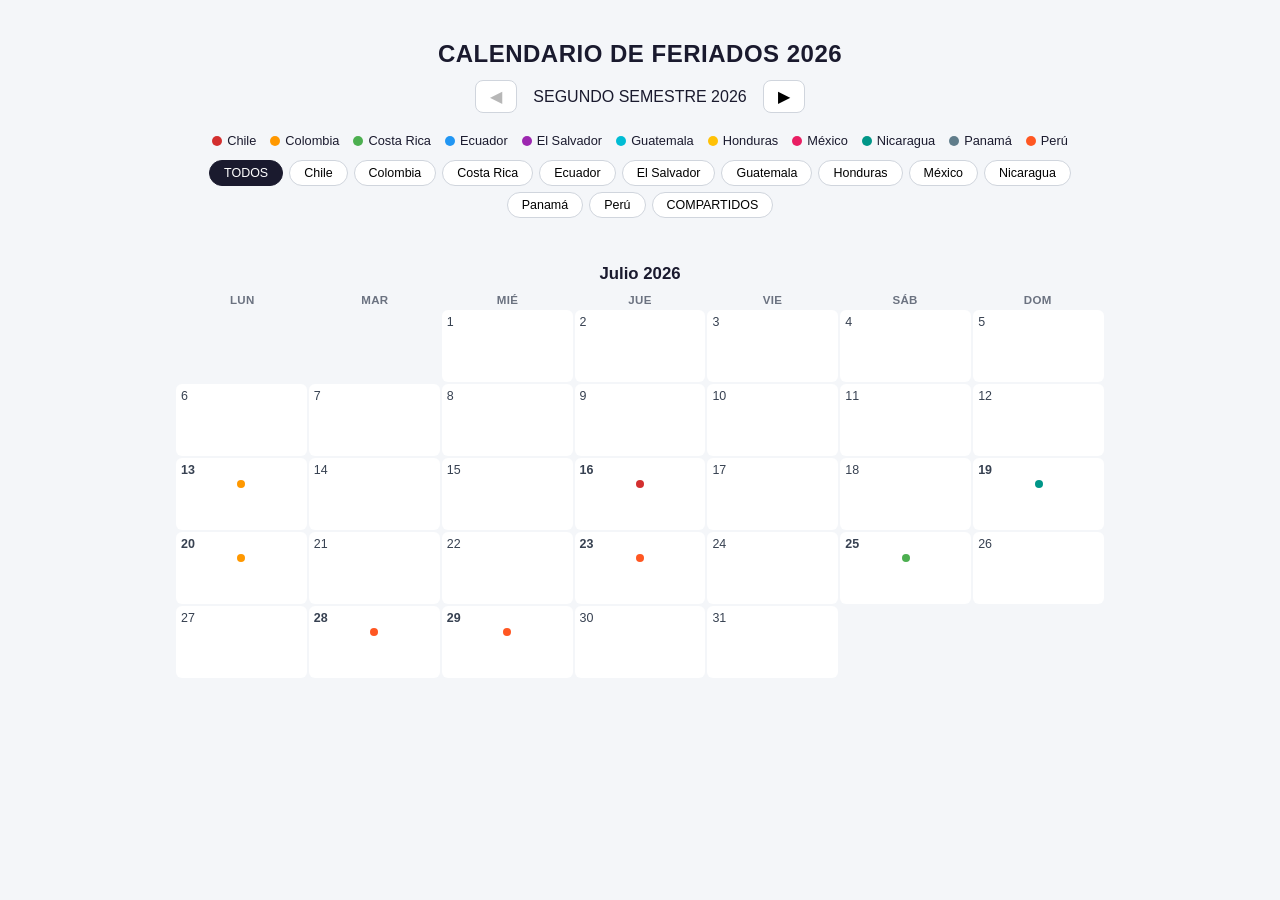
==== index.html @ 071f39d7 "feat: calendario de feriados 2026 para 11 países latinoamericanos" ====
<!DOCTYPE html>
<html lang="es">
<head>
    <meta charset="UTF-8">
    <meta name="viewport" content="width=device-width, initial-scale=1.0">
    <title>Calendario de Feriados 2026</title>
    <link rel="stylesheet" href="css/styles.css">
</head>
<body>
    <div class="container">
        <header>
            <h1>CALENDARIO DE FERIADOS 2026</h1>
            <div class="nav-periodo">
                <button id="prev-btn">&#9664;</button>
                <span id="periodo-label">SEGUNDO SEMESTRE 2026</span>
                <button id="next-btn">&#9654;</button>
            </div>
            <div id="leyenda" class="leyenda"></div>
            <div id="filtros" class="filtros"></div>
        </header>
        <main class="calendario">
            <div id="mes-header" class="mes-header"></div>
            <div class="dias-semana">
                <span>LUN</span><span>MAR</span><span>MIÉ</span><span>JUE</span><span>VIE</span><span>SÁB</span><span>DOM</span>
            </div>
            <div id="dias-grid" class="dias-grid"></div>
        </main>
    </div>
    <script src="js/holidays.js"></script>
    <script src="js/app.js"></script>
</body>
</html>
---- css/styles.css ----
* {
    margin: 0;
    padding: 0;
    box-sizing: border-box;
}

body {
    font-family: -apple-system, BlinkMacSystemFont, "Segoe UI", Roboto, sans-serif;
    background: #f4f6f9;
    color: #1a1a2e;
    min-height: 100vh;
}

.container {
    max-width: 960px;
    margin: 0 auto;
    padding: 16px;
}

header {
    text-align: center;
    padding: 24px 0 16px;
}

header h1 {
    font-size: 1.5rem;
    font-weight: 700;
    letter-spacing: 0.5px;
    color: #1a1a2e;
}

.nav-periodo {
    display: flex;
    align-items: center;
    justify-content: center;
    gap: 16px;
    margin: 12px 0;
}

.nav-periodo button {
    background: #fff;
    border: 1px solid #d0d5dd;
    border-radius: 8px;
    padding: 6px 14px;
    font-size: 1rem;
    cursor: pointer;
    transition: background 0.15s;
}

.nav-periodo button:hover {
    background: #e8eaed;
}

.leyenda {
    display: flex;
    flex-wrap: wrap;
    justify-content: center;
    gap: 6px 14px;
    padding: 8px 0 4px;
    font-size: 0.8rem;
}

.leyenda-item {
    display: inline-flex;
    align-items: center;
    gap: 5px;
}

.leyenda-dot {
    width: 10px;
    height: 10px;
    border-radius: 50%;
    display: inline-block;
}

.filtros {
    display: flex;
    flex-wrap: wrap;
    justify-content: center;
    gap: 6px;
    padding: 8px 0;
}

.filtro-btn {
    border: 1px solid #d0d5dd;
    background: #fff;
    border-radius: 20px;
    padding: 5px 14px;
    font-size: 0.78rem;
    cursor: pointer;
    transition: all 0.15s;
    white-space: nowrap;
}

.filtro-btn:hover {
    background: #e8eaed;
}

.filtro-btn.active {
    background: #1a1a2e;
    color: #fff;
    border-color: #1a1a2e;
}

.calendario {
    margin-top: 12px;
}

.mes-header {
    text-align: center;
    font-size: 1.05rem;
    font-weight: 600;
    padding: 10px 0 6px;
    color: #1a1a2e;
}

.dias-semana {
    display: grid;
    grid-template-columns: repeat(7, 1fr);
    text-align: center;
    font-size: 0.72rem;
    font-weight: 600;
    color: #6b7280;
    text-transform: uppercase;
    letter-spacing: 0.3px;
    padding: 4px 0;
}

.dias-grid {
    display: grid;
    grid-template-columns: repeat(7, 1fr);
    gap: 2px;
}

.dia {
    background: #fff;
    border-radius: 6px;
    min-height: 72px;
    padding: 4px;
    display: flex;
    flex-direction: column;
    align-items: center;
    border: 1px solid transparent;
    transition: border-color 0.1s;
    cursor: default;
    position: relative;
}

.dia:hover {
    border-color: #cbd5e1;
}

.dia.vacio {
    background: transparent;
    min-height: 0;
}

.dia-numero {
    font-size: 0.78rem;
    font-weight: 500;
    color: #374151;
    align-self: flex-start;
}

.dia-otro-mes .dia-numero {
    color: #b0b7c3;
}

.indicadores {
    display: flex;
    flex-wrap: wrap;
    justify-content: center;
    gap: 2px;
    margin-top: 3px;
}

.indicador {
    width: 8px;
    height: 8px;
    border-radius: 50%;
    display: inline-block;
    cursor: help;
}

.dia.tiene-feriado {
    cursor: pointer;
}

.dia.tiene-feriado .dia-numero {
    font-weight: 700;
}

.tooltip {
    display: none;
    position: absolute;
    z-index: 10;
    top: 100%;
    left: 50%;
    transform: translateX(-50%);
    background: #fff;
    border: 1px solid #e2e8f0;
    border-radius: 10px;
    box-shadow: 0 8px 24px rgba(0,0,0,0.12);
    padding: 14px 16px;
    min-width: 200px;
    font-size: 0.82rem;
    margin-top: 4px;
}

.tooltip.show {
    display: block;
}

.tooltip-fecha {
    font-weight: 700;
    font-size: 0.85rem;
    margin-bottom: 8px;
    color: #1a1a2e;
}

.tooltip-feriado {
    display: flex;
    align-items: flex-start;
    gap: 6px;
    padding: 4px 0;
    border-bottom: 1px solid #f0f0f0;
}

.tooltip-feriado:last-child {
    border-bottom: none;
}

.tooltip-dot {
    width: 10px;
    height: 10px;
    border-radius: 50%;
    flex-shrink: 0;
    margin-top: 3px;
}

.tooltip-info {
    line-height: 1.4;
}

.tooltip-pais {
    font-weight: 600;
    font-size: 0.78rem;
}

.tooltip-nombre {
    color: #374151;
}

.tooltip-tipo {
    font-size: 0.7rem;
    color: #8b95a5;
}

.sin-feriados {
    text-align: center;
    color: #8b95a5;
    font-size: 0.85rem;
    padding: 8px 0;
}

@media (max-width: 600px) {
    .container {
        padding: 8px;
    }
    header h1 {
        font-size: 1.2rem;
    }
    .dia {
        min-height: 56px;
        padding: 3px;
    }
    .dia-numero {
        font-size: 0.7rem;
    }
    .indicador {
        width: 6px;
        height: 6px;
    }
    .filtro-btn {
        font-size: 0.7rem;
        padding: 4px 10px;
    }
    .tooltip {
        left: 0;
        right: 0;
        transform: none;
    }
}
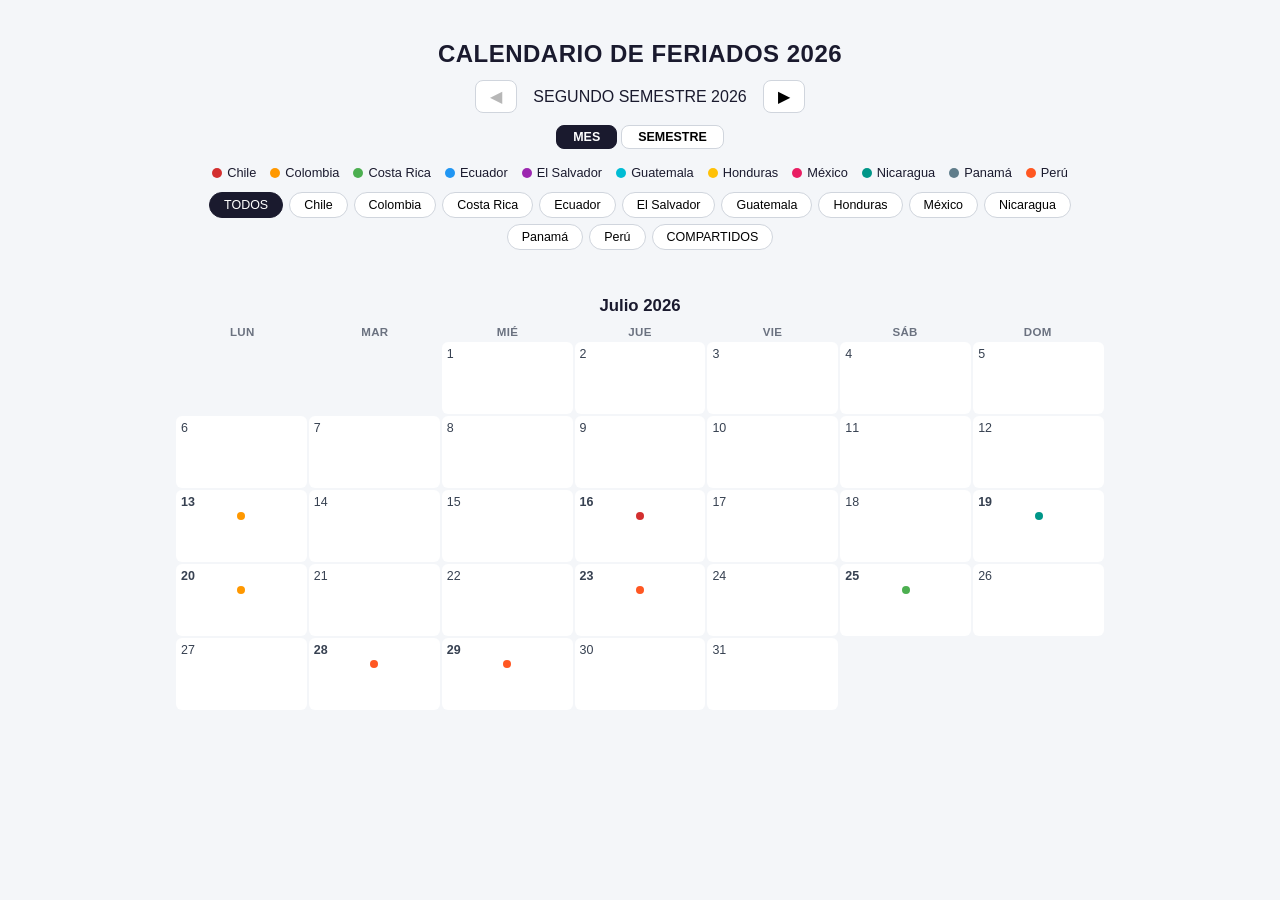
==== commit 4da2ebf1: "feat: toggle vista mes/semestre con todos los meses visibles" ====
--- a/index.html
+++ b/index.html
@@ -15,15 +15,22 @@
                 <span id="periodo-label">SEGUNDO SEMESTRE 2026</span>
                 <button id="next-btn">&#9654;</button>
             </div>
+            <div class="vista-toggle">
+                <button id="vista-mes" class="vista-btn active">MES</button>
+                <button id="vista-semestre" class="vista-btn">SEMESTRE</button>
+            </div>
             <div id="leyenda" class="leyenda"></div>
             <div id="filtros" class="filtros"></div>
         </header>
         <main class="calendario">
-            <div id="mes-header" class="mes-header"></div>
-            <div class="dias-semana">
-                <span>LUN</span><span>MAR</span><span>MIÉ</span><span>JUE</span><span>VIE</span><span>SÁB</span><span>DOM</span>
+            <div id="vista-mes-container">
+                <div id="mes-header" class="mes-header"></div>
+                <div class="dias-semana">
+                    <span>LUN</span><span>MAR</span><span>MIÉ</span><span>JUE</span><span>VIE</span><span>SÁB</span><span>DOM</span>
+                </div>
+                <div id="dias-grid" class="dias-grid"></div>
             </div>
-            <div id="dias-grid" class="dias-grid"></div>
+            <div id="vista-semestre-container" class="semestre-grid" style="display:none"></div>
         </main>
     </div>
     <script src="js/holidays.js"></script>
--- a/css/styles.css
+++ b/css/styles.css
@@ -49,6 +49,86 @@
 
 .nav-periodo button:hover {
     background: #e8eaed;
+}
+
+.vista-toggle {
+    display: flex;
+    justify-content: center;
+    gap: 4px;
+    margin: 8px 0;
+}
+
+.vista-btn {
+    background: #fff;
+    border: 1px solid #d0d5dd;
+    border-radius: 8px;
+    padding: 4px 16px;
+    font-size: 0.78rem;
+    font-weight: 600;
+    cursor: pointer;
+    transition: all 0.15s;
+}
+
+.vista-btn.active {
+    background: #1a1a2e;
+    color: #fff;
+    border-color: #1a1a2e;
+}
+
+.vista-btn:hover:not(.active) {
+    background: #e8eaed;
+}
+
+.semestre-grid {
+    display: grid;
+    grid-template-columns: repeat(3, 1fr);
+    gap: 12px;
+}
+
+.mes-block {
+    background: #fff;
+    border-radius: 8px;
+    padding: 8px;
+    border: 1px solid #e2e8f0;
+}
+
+.mes-block .mes-header {
+    font-size: 0.85rem;
+    padding: 4px 0;
+}
+
+.mes-block .dias-semana {
+    font-size: 0.6rem;
+    padding: 2px 0;
+}
+
+.mes-block .dias-grid {
+    gap: 1px;
+}
+
+.mes-block .dia {
+    min-height: 36px;
+    padding: 2px;
+    border-radius: 4px;
+}
+
+.mes-block .dia-numero {
+    font-size: 0.65rem;
+}
+
+.mes-block .indicador {
+    width: 5px;
+    height: 5px;
+}
+
+.mes-block .tooltip {
+    font-size: 0.7rem;
+    min-width: 160px;
+    padding: 10px 12px;
+}
+
+.mes-block .tooltip-fecha {
+    font-size: 0.72rem;
 }
 
 .leyenda {
@@ -263,6 +343,12 @@
     padding: 8px 0;
 }
 
+@media (max-width: 900px) {
+    .semestre-grid {
+        grid-template-columns: repeat(2, 1fr);
+    }
+}
+
 @media (max-width: 600px) {
     .container {
         padding: 8px;
@@ -290,4 +376,11 @@
         right: 0;
         transform: none;
     }
-}
+    .semestre-grid {
+        grid-template-columns: 1fr;
+        gap: 8px;
+    }
+    .mes-block .dia {
+        min-height: 30px;
+    }
+}
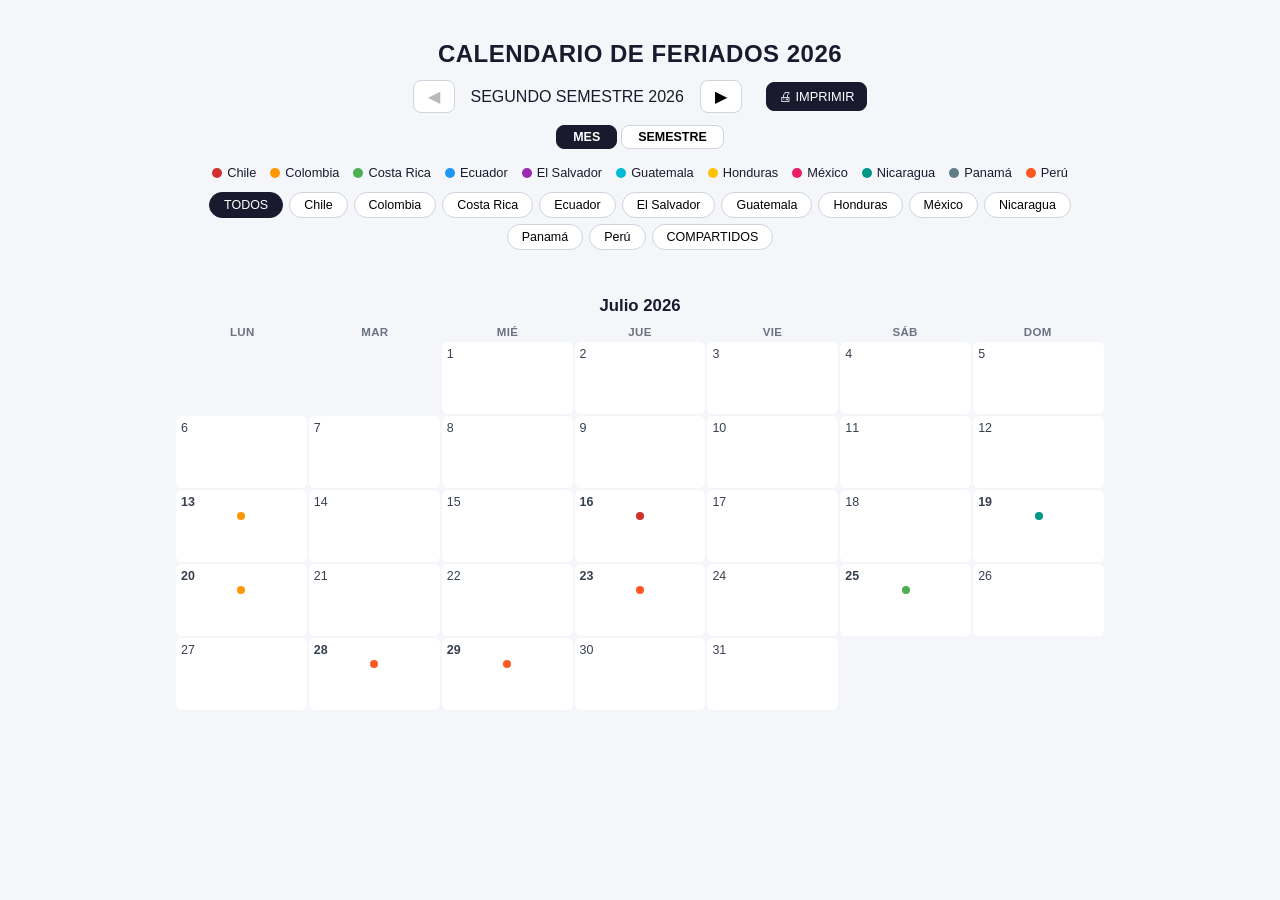
==== commit 0dfa1f11: "feat: vista imprimir con dos meses lado a lado y bordes por país" ====
--- a/index.html
+++ b/index.html
@@ -14,6 +14,7 @@
                 <button id="prev-btn">&#9664;</button>
                 <span id="periodo-label">SEGUNDO SEMESTRE 2026</span>
                 <button id="next-btn">&#9654;</button>
+                <button id="print-btn" class="print-btn">🖨 IMPRIMIR</button>
             </div>
             <div class="vista-toggle">
                 <button id="vista-mes" class="vista-btn active">MES</button>
--- a/css/styles.css
+++ b/css/styles.css
@@ -49,6 +49,19 @@
 
 .nav-periodo button:hover {
     background: #e8eaed;
+}
+
+.print-btn {
+    font-size: 0.8rem !important;
+    padding: 6px 12px !important;
+    background: #1a1a2e !important;
+    color: #fff !important;
+    border-color: #1a1a2e !important;
+    margin-left: 8px;
+}
+
+.print-btn:hover {
+    background: #2d2d4e !important;
 }
 
 .vista-toggle {
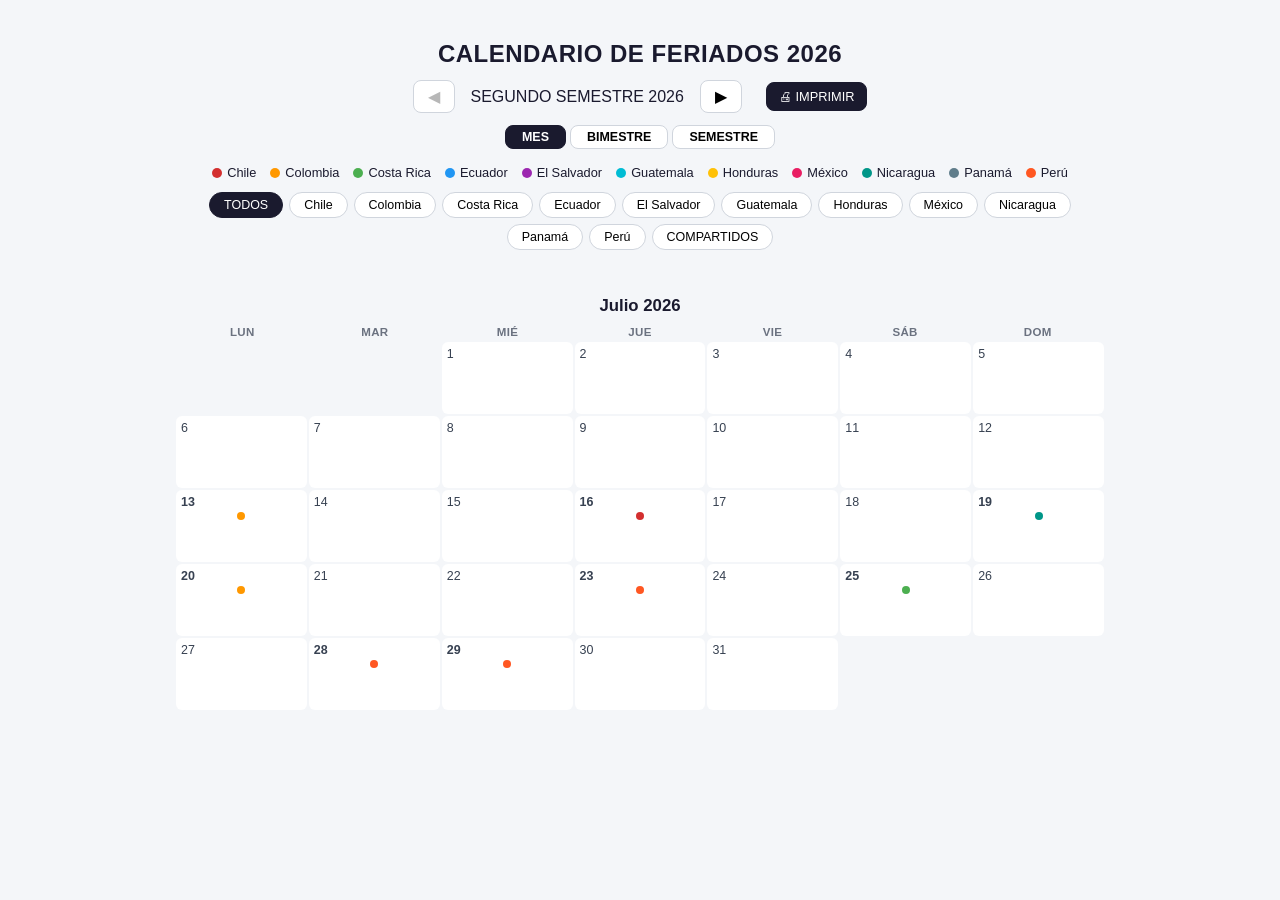
==== commit ef302d54: "feat: nueva vista BIMESTRE con dos meses lado a lado" ====
--- a/index.html
+++ b/index.html
@@ -18,6 +18,7 @@
             </div>
             <div class="vista-toggle">
                 <button id="vista-mes" class="vista-btn active">MES</button>
+                <button id="vista-bimestre" class="vista-btn">BIMESTRE</button>
                 <button id="vista-semestre" class="vista-btn">SEMESTRE</button>
             </div>
             <div id="leyenda" class="leyenda"></div>
@@ -31,6 +32,7 @@
                 </div>
                 <div id="dias-grid" class="dias-grid"></div>
             </div>
+            <div id="vista-bimestre-container" class="bimestre-grid" style="display:none"></div>
             <div id="vista-semestre-container" class="semestre-grid" style="display:none"></div>
         </main>
     </div>
--- a/css/styles.css
+++ b/css/styles.css
@@ -90,6 +90,25 @@
 
 .vista-btn:hover:not(.active) {
     background: #e8eaed;
+}
+
+.bimestre-grid {
+    display: grid;
+    grid-template-columns: 1fr 1fr;
+    gap: 16px;
+}
+
+.bimestre-grid .mes-block .dia {
+    min-height: 52px;
+}
+
+.bimestre-grid .mes-block .dia-numero {
+    font-size: 0.75rem;
+}
+
+.bimestre-grid .mes-block .indicador {
+    width: 7px;
+    height: 7px;
 }
 
 .semestre-grid {
@@ -360,6 +379,9 @@
     .semestre-grid {
         grid-template-columns: repeat(2, 1fr);
     }
+    .bimestre-grid {
+        grid-template-columns: 1fr;
+    }
 }
 
 @media (max-width: 600px) {
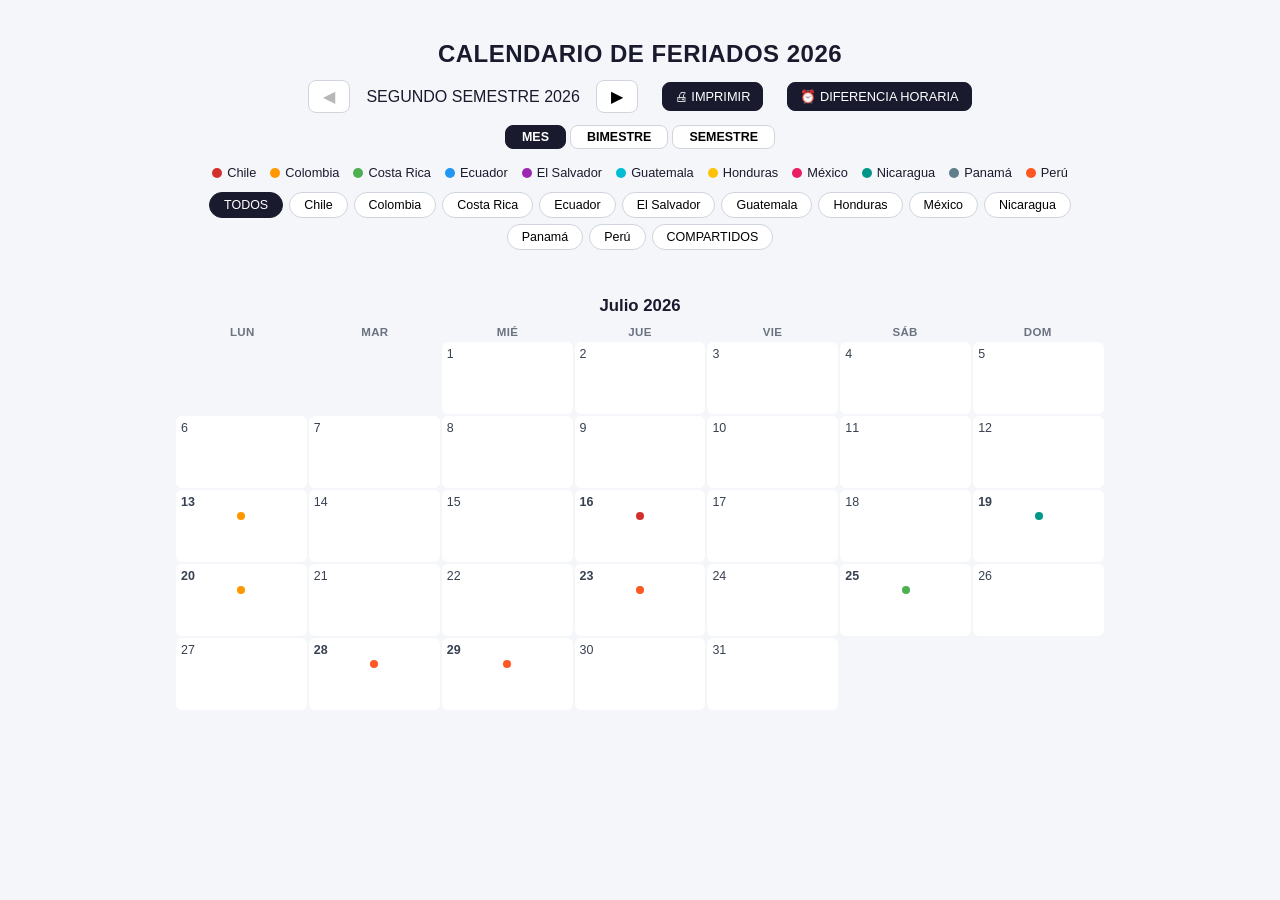
==== commit a6ad5c4e: "feat: página de diferencia horaria vs Colombia con tabla dinámica y estática" ====
--- a/index.html
+++ b/index.html
@@ -15,6 +15,7 @@
                 <span id="periodo-label">SEGUNDO SEMESTRE 2026</span>
                 <button id="next-btn">&#9654;</button>
                 <button id="print-btn" class="print-btn">🖨 IMPRIMIR</button>
+                <a id="hora-link" class="nav-link" href="diferencia-horaria.html">⏰ DIFERENCIA HORARIA</a>
             </div>
             <div class="vista-toggle">
                 <button id="vista-mes" class="vista-btn active">MES</button>
--- a/css/styles.css
+++ b/css/styles.css
@@ -64,6 +64,135 @@
     background: #2d2d4e !important;
 }
 
+.nav-link {
+    display: inline-block;
+    text-decoration: none;
+    font-size: 0.8rem;
+    padding: 6px 12px;
+    background: #1a1a2e;
+    color: #fff;
+    border: 1px solid #1a1a2e;
+    border-radius: 8px;
+    margin-left: 8px;
+    transition: background 0.15s;
+}
+
+.nav-link:hover {
+    background: #2d2d4e;
+}
+
+.hora-container {
+    max-width: 1000px;
+    margin: 0 auto;
+    padding: 16px;
+}
+
+.hora-container h1 {
+    text-align: center;
+    font-size: 1.4rem;
+    margin-bottom: 4px;
+}
+
+.hora-sub {
+    text-align: center;
+    color: #6b7280;
+    font-size: 0.85rem;
+    margin-bottom: 16px;
+}
+
+.hora-volver {
+    text-align: center;
+    margin-bottom: 16px;
+}
+
+.hora-grid {
+    display: grid;
+    grid-template-columns: 1fr 1fr;
+    gap: 20px;
+}
+
+.hora-tabla {
+    background: #fff;
+    border-radius: 10px;
+    padding: 16px;
+    border: 1px solid #e2e8f0;
+}
+
+.hora-tabla h2 {
+    text-align: center;
+    font-size: 1rem;
+    margin-bottom: 10px;
+}
+
+.hora-tabla table {
+    width: 100%;
+    border-collapse: collapse;
+    font-size: 0.85rem;
+}
+
+.hora-tabla th {
+    text-align: left;
+    padding: 6px 8px;
+    border-bottom: 2px solid #e2e8f0;
+    color: #6b7280;
+    font-size: 0.75rem;
+    text-transform: uppercase;
+    letter-spacing: 0.3px;
+}
+
+.hora-tabla td {
+    padding: 7px 8px;
+    border-bottom: 1px solid #f0f0f0;
+}
+
+.hora-tabla tr:last-child td {
+    border-bottom: none;
+}
+
+.hora-dot {
+    width: 10px;
+    height: 10px;
+    border-radius: 50%;
+    display: inline-block;
+    margin-right: 6px;
+}
+
+.diff-same {
+    color: #6b7280;
+    font-weight: 600;
+}
+
+.diff-mas {
+    color: #D32F2F;
+    font-weight: 600;
+}
+
+.diff-menos {
+    color: #2196F3;
+    font-weight: 600;
+}
+
+.nota {
+    font-size: 0.75rem;
+    color: #8b95a5;
+}
+
+.hora-ahora {
+    font-variant-numeric: tabular-nums;
+    font-weight: 600;
+}
+
+.hora-utc {
+    font-size: 0.72rem;
+    color: #8b95a5;
+}
+
+@media (max-width: 700px) {
+    .hora-grid {
+        grid-template-columns: 1fr;
+    }
+}
+
 .vista-toggle {
     display: flex;
     justify-content: center;
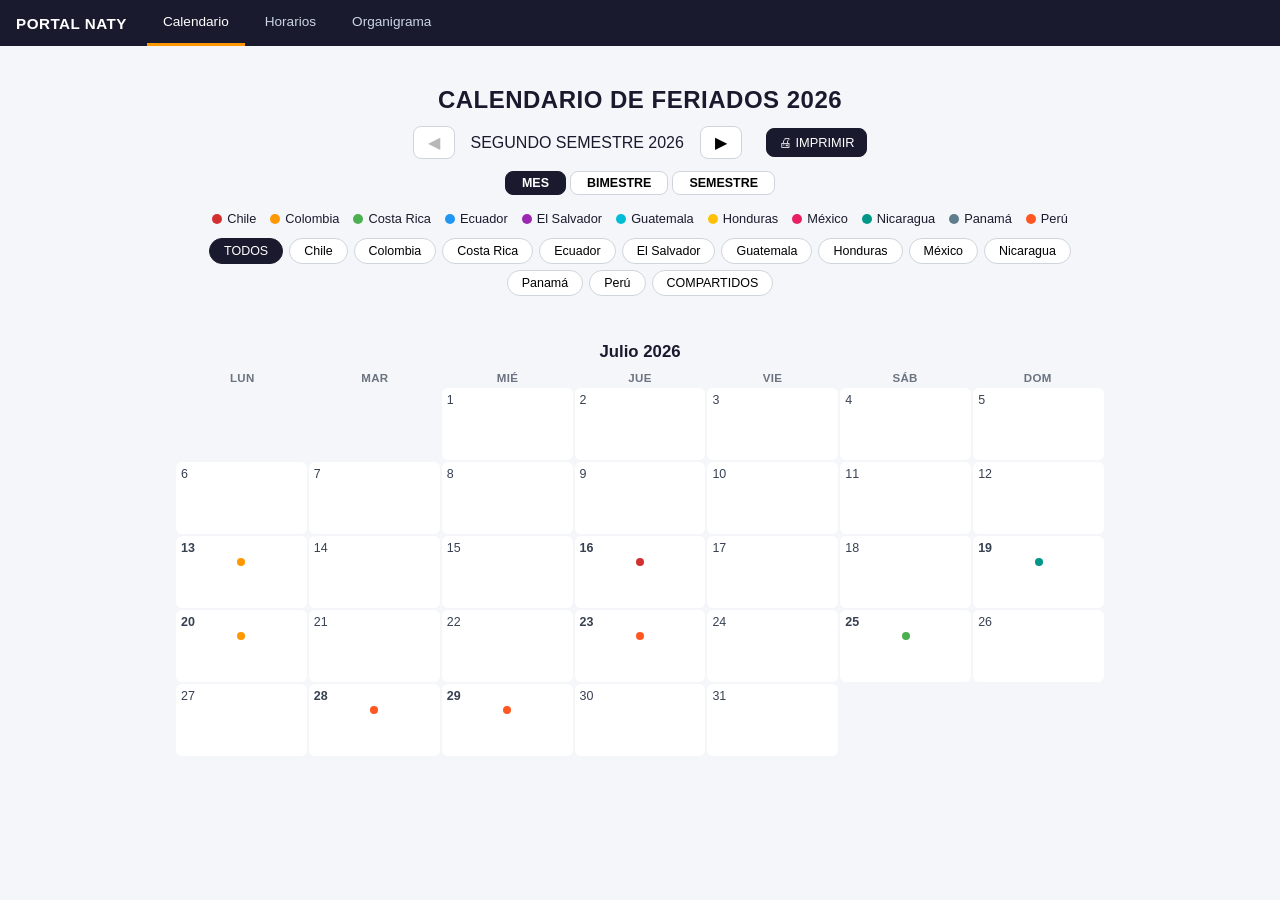
==== commit 970e364a: "feat: menú superior, página organigrama y datos por país" ====
--- a/index.html
+++ b/index.html
@@ -7,6 +7,7 @@
     <link rel="stylesheet" href="css/styles.css">
 </head>
 <body>
+    <nav id="menu" class="menu-superior"></nav>
     <div class="container">
         <header>
             <h1>CALENDARIO DE FERIADOS 2026</h1>
@@ -15,7 +16,6 @@
                 <span id="periodo-label">SEGUNDO SEMESTRE 2026</span>
                 <button id="next-btn">&#9654;</button>
                 <button id="print-btn" class="print-btn">🖨 IMPRIMIR</button>
-                <a id="hora-link" class="nav-link" href="diferencia-horaria.html">⏰ DIFERENCIA HORARIA</a>
             </div>
             <div class="vista-toggle">
                 <button id="vista-mes" class="vista-btn active">MES</button>
@@ -39,5 +39,6 @@
     </div>
     <script src="js/holidays.js"></script>
     <script src="js/app.js"></script>
+    <script src="js/nav.js"></script>
 </body>
 </html>
--- a/css/styles.css
+++ b/css/styles.css
@@ -11,9 +11,159 @@
     min-height: 100vh;
 }
 
+.menu-superior {
+    display: flex;
+    align-items: center;
+    gap: 4px;
+    background: #1a1a2e;
+    padding: 0 16px;
+    position: sticky;
+    top: 0;
+    z-index: 50;
+    flex-wrap: wrap;
+}
+
+.menu-marca {
+    color: #fff;
+    font-weight: 700;
+    font-size: 0.95rem;
+    margin-right: 16px;
+    letter-spacing: 0.5px;
+}
+
+.menu-link {
+    color: #cbd5e1;
+    text-decoration: none;
+    padding: 14px 16px;
+    font-size: 0.85rem;
+    font-weight: 500;
+    border-bottom: 3px solid transparent;
+    transition: color 0.15s;
+}
+
+.menu-link:hover {
+    color: #fff;
+}
+
+.menu-link.active {
+    color: #fff;
+    border-bottom-color: #FF9800;
+}
+
+.org {
+    display: flex;
+    flex-direction: column;
+    align-items: center;
+    padding: 24px 0;
+}
+
+.org-top {
+    display: flex;
+    flex-direction: column;
+    align-items: center;
+}
+
+.org-columns-wrap {
+    width: 100%;
+    overflow-x: auto;
+}
+
+.org-columns {
+    display: flex;
+    align-items: flex-start;
+    gap: 24px;
+    padding: 0 16px 16px;
+    width: max-content;
+    min-width: 100%;
+}
+
+.org-column {
+    display: flex;
+    flex-direction: column;
+    align-items: center;
+}
+
+.org-branch {
+    display: flex;
+    flex-direction: column;
+    align-items: center;
+}
+
+.org-line-v {
+    width: 2px;
+    height: 24px;
+    background: #9aa4b2;
+}
+
+.org-children {
+    display: flex;
+    justify-content: center;
+    align-items: flex-start;
+    gap: 24px;
+    position: relative;
+    padding-top: 24px;
+    flex-wrap: wrap;
+}
+
+.org-children::before {
+    content: '';
+    position: absolute;
+    top: 0;
+    left: 10%;
+    right: 10%;
+    height: 2px;
+    background: #9aa4b2;
+}
+
+.org-children > .org-branch {
+    position: relative;
+}
+
+.org-children > .org-branch::before {
+    content: '';
+    position: absolute;
+    top: -24px;
+    left: 50%;
+    width: 2px;
+    height: 24px;
+    background: #9aa4b2;
+}
+
+.org-card {
+    background: #fff;
+    border: 1px solid #e2e8f0;
+    border-left: 4px solid #FF9800;
+    border-radius: 8px;
+    padding: 12px 18px;
+    text-align: center;
+    min-width: 200px;
+    max-width: 280px;
+    box-shadow: 0 2px 8px rgba(0,0,0,0.05);
+}
+
+.org-cargo {
+    font-size: 0.72rem;
+    color: #6b7280;
+    text-transform: uppercase;
+    letter-spacing: 0.4px;
+    margin-bottom: 4px;
+    line-height: 1.3;
+}
+
+.org-nombre {
+    font-size: 0.95rem;
+    font-weight: 700;
+    color: #1a1a2e;
+}
+
 .container {
     max-width: 960px;
     margin: 0 auto;
+    padding: 16px;
+}
+
+.container-full {
+    width: 100%;
     padding: 16px;
 }
 
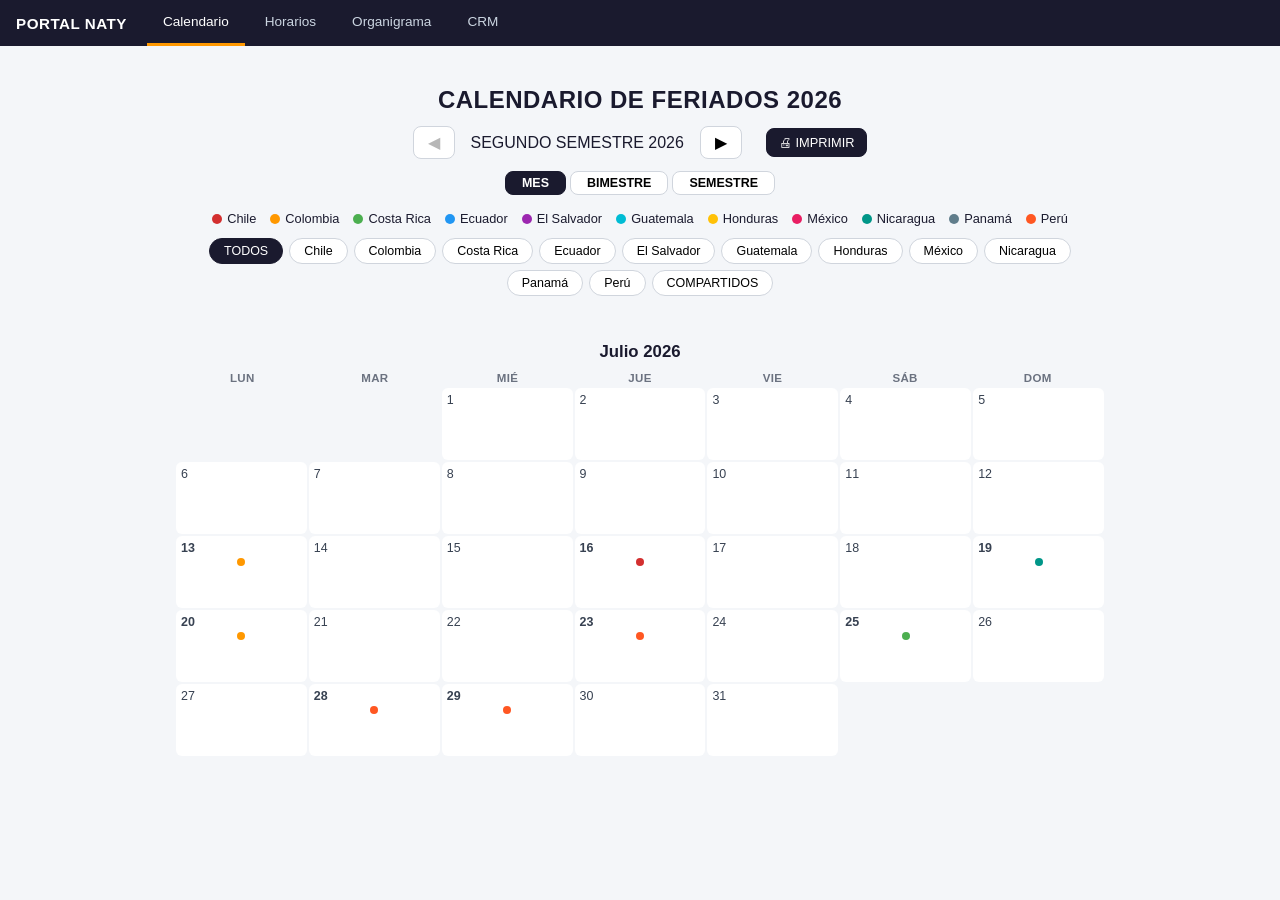
==== commit 5218c8cf: "feat: notas por día en calendario con panel, indicador y persistencia compartida en servidor" ====
--- a/index.html
+++ b/index.html
@@ -37,6 +37,24 @@
             <div id="vista-semestre-container" class="semestre-grid" style="display:none"></div>
         </main>
     </div>
+
+    <div id="nota-panel" class="nota-panel" style="display:none">
+        <div class="nota-panel-box">
+            <div class="nota-panel-header">
+                <span id="nota-fecha" class="nota-fecha"></span>
+                <button id="nota-cerrar" class="filtro-btn">✕</button>
+            </div>
+            <div id="nota-feriados" class="nota-feriados"></div>
+            <label class="nota-label" for="nota-texto">Nota del día</label>
+            <textarea id="nota-texto" rows="4" placeholder="Escribe una nota para este día..."></textarea>
+            <div class="nota-panel-acciones">
+                <span id="nota-msg" class="nota"></span>
+                <button id="nota-borrar" class="filtro-btn">BORRAR</button>
+                <button id="nota-guardar" class="filtro-btn crm-btn-primary">GUARDAR NOTA</button>
+            </div>
+        </div>
+    </div>
+
     <script src="js/holidays.js"></script>
     <script src="js/app.js"></script>
     <script src="js/nav.js"></script>
--- a/css/styles.css
+++ b/css/styles.css
@@ -81,6 +81,20 @@
     display: flex;
     flex-direction: column;
     align-items: center;
+    position: relative;
+}
+
+.org-flotante {
+    position: absolute;
+    top: -150px;
+    left: 50%;
+    transform: translateX(-50%);
+    z-index: 6;
+}
+
+.org-flotante .org-card {
+    box-shadow: 0 10px 20px rgba(0,0,0,0.18);
+    border: 1px solid #cbd5e1;
 }
 
 .org-branch {
@@ -91,7 +105,7 @@
 
 .org-line-v {
     width: 2px;
-    height: 24px;
+    height: 34px;
     background: #9aa4b2;
 }
 
@@ -101,44 +115,39 @@
     align-items: flex-start;
     gap: 24px;
     position: relative;
-    padding-top: 24px;
     flex-wrap: wrap;
 }
 
-.org-children::before {
-    content: '';
-    position: absolute;
-    top: 0;
-    left: 10%;
-    right: 10%;
-    height: 2px;
-    background: #9aa4b2;
-}
-
-.org-children > .org-branch {
-    position: relative;
-}
-
-.org-children > .org-branch::before {
-    content: '';
-    position: absolute;
-    top: -24px;
-    left: 50%;
-    width: 2px;
-    height: 24px;
-    background: #9aa4b2;
-}
-
 .org-card {
     background: #fff;
     border: 1px solid #e2e8f0;
-    border-left: 4px solid #FF9800;
+    border-left: 4px solid #94a3b8;
     border-radius: 8px;
-    padding: 12px 18px;
+    padding: 10px 14px;
     text-align: center;
-    min-width: 200px;
-    max-width: 280px;
+    width: 230px;
+    min-height: 96px;
+    display: flex;
+    flex-direction: column;
+    justify-content: center;
+    align-items: center;
     box-shadow: 0 2px 8px rgba(0,0,0,0.05);
+}
+
+.org-role-0 {
+    border-left-color: #334155;
+    background: #f1f5f9;
+}
+
+.org-role-1 {
+    border-left-color: #64748b;
+    background: #f8fafc;
+}
+
+.org-role-2,
+.org-role-3,
+.org-role-4 {
+    border-left-color: #94a3b8;
 }
 
 .org-cargo {
@@ -147,13 +156,345 @@
     text-transform: uppercase;
     letter-spacing: 0.4px;
     margin-bottom: 4px;
-    line-height: 1.3;
+    line-height: 1.35;
+}
+
+.org-cargo div {
+    padding: 1px 0;
 }
 
 .org-nombre {
     font-size: 0.95rem;
     font-weight: 700;
     color: #1a1a2e;
+}
+
+.crm-acciones {
+    display: flex;
+    justify-content: center;
+    gap: 8px;
+    margin-top: 12px;
+    flex-wrap: wrap;
+}
+
+.crm-btn-primary {
+    background: #1a1a2e !important;
+    color: #fff !important;
+    border-color: #1a1a2e !important;
+}
+
+.crm-btn-primary:hover {
+    background: #2d2d4e !important;
+}
+
+.crm-resumen {
+    display: grid;
+    grid-template-columns: repeat(auto-fit, minmax(130px, 1fr));
+    gap: 8px;
+    margin: 12px 0;
+}
+
+.crm-resumen-item {
+    background: #fff;
+    border: 1px solid #e2e8f0;
+    border-radius: 8px;
+    padding: 8px 12px;
+    text-align: center;
+}
+
+.crm-resumen-nombre {
+    font-size: 0.65rem;
+    text-transform: uppercase;
+    letter-spacing: 0.3px;
+    color: #6b7280;
+    margin-bottom: 2px;
+}
+
+.crm-resumen-cant {
+    font-size: 1.1rem;
+    font-weight: 700;
+}
+
+.crm-resumen-total {
+    font-size: 0.8rem;
+    color: #374151;
+}
+
+.crm-resumen-total-item {
+    background: #1a1a2e;
+    color: #fff;
+    border-color: #1a1a2e;
+}
+
+.crm-resumen-total-item .crm-resumen-nombre,
+.crm-resumen-total-item .crm-resumen-total {
+    color: #cbd5e1;
+}
+
+.crm-filtros {
+    display: flex;
+    gap: 8px;
+    flex-wrap: wrap;
+    margin: 10px 0;
+}
+
+.crm-filtros select {
+    flex: 1;
+    min-width: 150px;
+    padding: 7px 10px;
+    border: 1px solid #d0d5dd;
+    border-radius: 8px;
+    font-size: 0.8rem;
+    background: #fff;
+}
+
+.crm-fechas-wrap {
+    position: relative;
+    display: inline-block;
+}
+
+.crm-fechas-badge {
+    background: #FF9800;
+    color: #fff;
+    border-radius: 50%;
+    font-size: 0.62rem;
+    padding: 1px 5px;
+    margin-left: 4px;
+    vertical-align: middle;
+}
+
+.crm-fechas-popup {
+    position: absolute;
+    top: calc(100% + 6px);
+    right: 0;
+    z-index: 40;
+    background: #fff;
+    border: 1px solid #e2e8f0;
+    border-radius: 10px;
+    box-shadow: 0 10px 30px rgba(0,0,0,0.15);
+    padding: 14px 16px;
+    display: flex;
+    flex-direction: column;
+    gap: 12px;
+    min-width: 420px;
+}
+
+.crm-fechas-acciones {
+    display: flex;
+    justify-content: flex-end;
+    margin-top: 4px;
+}
+
+.crm-rango {
+    display: flex;
+    flex-direction: column;
+    gap: 5px;
+    font-size: 0.75rem;
+}
+
+.crm-rango-nombre {
+    font-weight: 600;
+    color: #374151;
+    font-size: 0.78rem;
+}
+
+.crm-rango-campos {
+    display: flex;
+    align-items: center;
+    gap: 6px;
+}
+
+.crm-rango-campos input[type="date"] {
+    flex: 1;
+    padding: 6px 8px;
+    border: 1px solid #d0d5dd;
+    border-radius: 8px;
+    font-size: 0.8rem;
+    background: #fff;
+}
+
+.crm-rango-sep {
+    color: #9aa4b2;
+}
+
+.crm-tabla-wrap {
+    overflow-x: auto;
+    background: #fff;
+    border: 1px solid #e2e8f0;
+    border-radius: 10px;
+    margin-top: 8px;
+}
+
+.crm-tabla {
+    width: 100%;
+    border-collapse: collapse;
+    font-size: 0.78rem;
+}
+
+.crm-tabla th {
+    text-align: left;
+    padding: 8px 10px;
+    background: #f8fafc;
+    border-bottom: 2px solid #e2e8f0;
+    font-size: 0.68rem;
+    text-transform: uppercase;
+    letter-spacing: 0.3px;
+    color: #6b7280;
+    white-space: nowrap;
+}
+
+.crm-tabla td {
+    padding: 7px 10px;
+    border-bottom: 1px solid #f0f0f0;
+    vertical-align: top;
+}
+
+.crm-tabla tr:last-child td {
+    border-bottom: none;
+}
+
+.crm-tabla tr:hover td {
+    background: #fafbfc;
+}
+
+.crm-num {
+    text-align: right;
+    white-space: nowrap;
+}
+
+.crm-estado {
+    display: inline-block;
+    color: #fff;
+    border-radius: 12px;
+    padding: 2px 10px;
+    font-size: 0.68rem;
+    font-weight: 600;
+    white-space: nowrap;
+}
+
+.crm-obs {
+    max-width: 200px;
+    min-width: 120px;
+    padding: 7px 12px;
+    white-space: nowrap;
+    overflow: hidden;
+    text-overflow: ellipsis;
+    color: #6b7280;
+    line-height: 1.4;
+}
+
+.crm-acciones button {
+    font-size: 0.68rem !important;
+    padding: 3px 10px !important;
+    margin: 1px;
+}
+
+.crm-notas {
+    background: #fff;
+    border: 1px solid #e2e8f0;
+    border-radius: 10px;
+    padding: 14px 16px;
+    margin-top: 16px;
+}
+
+.crm-notas h2 {
+    font-size: 0.9rem;
+    margin-bottom: 8px;
+}
+
+.crm-notas textarea {
+    width: 100%;
+    border: 1px solid #d0d5dd;
+    border-radius: 8px;
+    padding: 10px;
+    font-family: inherit;
+    font-size: 0.85rem;
+    resize: vertical;
+}
+
+.crm-notas-pie {
+    display: flex;
+    justify-content: space-between;
+    align-items: center;
+    margin-top: 8px;
+}
+
+.crm-modal {
+    position: fixed;
+    inset: 0;
+    background: rgba(15, 23, 42, 0.5);
+    display: flex;
+    align-items: center;
+    justify-content: center;
+    z-index: 100;
+    padding: 16px;
+}
+
+.crm-modal-box {
+    background: #fff;
+    border-radius: 12px;
+    padding: 20px 24px;
+    width: 100%;
+    max-width: 760px;
+    max-height: 90vh;
+    overflow-y: auto;
+    box-shadow: 0 20px 50px rgba(0,0,0,0.25);
+}
+
+.crm-modal-box h2 {
+    font-size: 1.1rem;
+    margin-bottom: 14px;
+}
+
+.crm-form-grid {
+    display: grid;
+    grid-template-columns: repeat(3, 1fr);
+    gap: 12px;
+}
+
+.crm-form-grid label {
+    display: flex;
+    flex-direction: column;
+    font-size: 0.72rem;
+    color: #6b7280;
+    gap: 4px;
+}
+
+.crm-form-grid input,
+.crm-form-grid select,
+.crm-modal-box > label textarea {
+    padding: 7px 10px;
+    border: 1px solid #d0d5dd;
+    border-radius: 8px;
+    font-size: 0.85rem;
+    font-family: inherit;
+    background: #fff;
+}
+
+.crm-modal-box > label {
+    display: flex;
+    flex-direction: column;
+    font-size: 0.72rem;
+    color: #6b7280;
+    gap: 4px;
+    margin-top: 12px;
+}
+
+.crm-modal-box > label textarea {
+    resize: vertical;
+}
+
+.crm-modal-acciones {
+    display: flex;
+    justify-content: flex-end;
+    gap: 8px;
+    margin-top: 16px;
+}
+
+@media (max-width: 700px) {
+    .crm-form-grid {
+        grid-template-columns: 1fr;
+    }
 }
 
 .container {
@@ -581,6 +922,116 @@
     font-weight: 700;
 }
 
+.nota-indicador {
+    position: absolute;
+    right: 5px;
+    bottom: 4px;
+    width: 7px;
+    height: 7px;
+    border-radius: 50%;
+    background: #f59e0b;
+}
+
+.nota-panel {
+    position: fixed;
+    inset: 0;
+    background: rgba(15, 23, 42, 0.45);
+    display: flex;
+    align-items: center;
+    justify-content: center;
+    z-index: 100;
+    padding: 16px;
+}
+
+.nota-panel-box {
+    background: #fff;
+    border-radius: 12px;
+    padding: 18px 22px;
+    width: 100%;
+    max-width: 460px;
+    box-shadow: 0 20px 50px rgba(0,0,0,0.25);
+}
+
+.nota-panel-header {
+    display: flex;
+    justify-content: space-between;
+    align-items: center;
+    margin-bottom: 10px;
+}
+
+.nota-fecha {
+    font-weight: 700;
+    font-size: 1rem;
+}
+
+.nota-feriados {
+    background: #f8fafc;
+    border: 1px solid #e2e8f0;
+    border-radius: 8px;
+    padding: 10px 12px;
+    margin-bottom: 12px;
+}
+
+.nota-feriado {
+    display: flex;
+    align-items: flex-start;
+    gap: 8px;
+    padding: 4px 0;
+}
+
+.nota-dot {
+    width: 10px;
+    height: 10px;
+    border-radius: 50%;
+    flex-shrink: 0;
+    margin-top: 3px;
+}
+
+.nota-feriado-pais {
+    font-weight: 600;
+    font-size: 0.82rem;
+}
+
+.nota-feriado-nombre {
+    font-size: 0.78rem;
+    color: #374151;
+}
+
+.nota-sin {
+    color: #8b95a5;
+    font-size: 0.82rem;
+}
+
+.nota-label {
+    font-size: 0.78rem;
+    font-weight: 600;
+    color: #374151;
+    display: block;
+    margin-bottom: 6px;
+}
+
+.nota-panel-box textarea {
+    width: 100%;
+    border: 1px solid #d0d5dd;
+    border-radius: 8px;
+    padding: 10px;
+    font-family: inherit;
+    font-size: 0.88rem;
+    resize: vertical;
+}
+
+.nota-panel-acciones {
+    display: flex;
+    justify-content: flex-end;
+    align-items: center;
+    gap: 8px;
+    margin-top: 12px;
+}
+
+.nota-panel-acciones .nota {
+    margin-right: auto;
+}
+
 .tooltip {
     display: none;
     position: absolute;
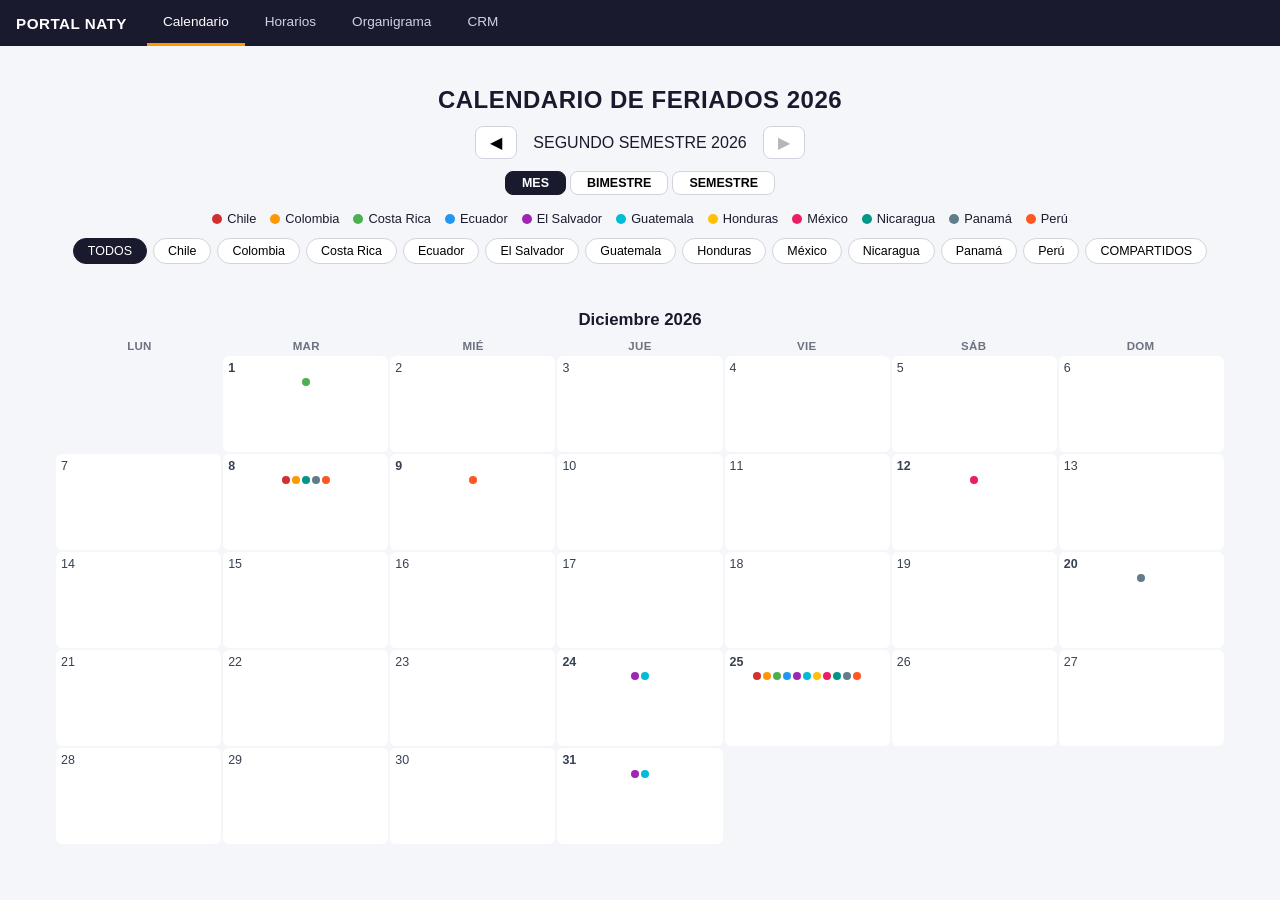
==== commit 52e6c71c: "fix: cache-busting en scripts/CSS para evitar errores de versión vieja en el navegador" ====
--- a/index.html
+++ b/index.html
@@ -4,7 +4,7 @@
     <meta charset="UTF-8">
     <meta name="viewport" content="width=device-width, initial-scale=1.0">
     <title>Calendario de Feriados 2026</title>
-    <link rel="stylesheet" href="css/styles.css">
+    <link rel="stylesheet" href="css/styles.css?v=3">
 </head>
 <body>
     <nav id="menu" class="menu-superior"></nav>
@@ -55,8 +55,8 @@
         </div>
     </div>
 
-    <script src="js/holidays.js"></script>
-    <script src="js/app.js"></script>
-    <script src="js/nav.js"></script>
+    <script src="js/holidays.js?v=3"></script>
+    <script src="js/app.js?v=3"></script>
+    <script src="js/nav.js?v=3"></script>
 </body>
 </html>
--- a/css/styles.css
+++ b/css/styles.css
@@ -328,15 +328,16 @@
 .crm-tabla {
     width: 100%;
     border-collapse: collapse;
-    font-size: 0.78rem;
+    font-size: 1rem;
+    min-width: 1150px;
 }
 
 .crm-tabla th {
     text-align: left;
-    padding: 8px 10px;
+    padding: 9px 12px;
     background: #f8fafc;
     border-bottom: 2px solid #e2e8f0;
-    font-size: 0.68rem;
+    font-size: 0.72rem;
     text-transform: uppercase;
     letter-spacing: 0.3px;
     color: #6b7280;
@@ -344,9 +345,9 @@
 }
 
 .crm-tabla td {
-    padding: 7px 10px;
+    padding: 9px 12px;
     border-bottom: 1px solid #f0f0f0;
-    vertical-align: top;
+    vertical-align: middle;
 }
 
 .crm-tabla tr:last-child td {
@@ -359,6 +360,11 @@
 
 .crm-num {
     text-align: right;
+    white-space: nowrap;
+}
+
+.crm-fecha {
+    font-size: 0.8rem;
     white-space: nowrap;
 }
 
@@ -366,27 +372,200 @@
     display: inline-block;
     color: #fff;
     border-radius: 12px;
-    padding: 2px 10px;
-    font-size: 0.68rem;
+    padding: 3px 12px;
+    font-size: 0.78rem;
     font-weight: 600;
     white-space: nowrap;
 }
 
-.crm-obs {
-    max-width: 200px;
-    min-width: 120px;
-    padding: 7px 12px;
+.crm-obs-btn {
+    border: 1px solid #d0d5dd;
+    border-radius: 6px;
+    padding: 4px 14px;
+    font-size: 0.78rem;
+    font-weight: 600;
+    cursor: pointer;
+}
+
+.crm-obs-tiene {
+    background: #dbeafe;
+    color: #1e40af;
+    border-color: #93c5fd;
+}
+
+.crm-obs-vacio {
+    background: #f1f5f9;
+    color: #94a3b8;
+    border-color: #e2e8f0;
+}
+
+.crm-icono {
+    background: none;
+    border: none;
+    cursor: pointer;
+    font-size: 1.05rem;
+    padding: 2px 6px;
+    border-radius: 6px;
+    transition: background 0.15s;
+}
+
+.crm-icono:hover {
+    background: #e8eaed;
+}
+
+.crm-acciones {
     white-space: nowrap;
-    overflow: hidden;
-    text-overflow: ellipsis;
+}
+
+.crm-multi-wrap {
+    position: relative;
+    display: inline-block;
+}
+
+.crm-multi-popup {
+    position: absolute;
+    top: calc(100% + 6px);
+    left: 0;
+    z-index: 40;
+    background: #fff;
+    border: 1px solid #e2e8f0;
+    border-radius: 10px;
+    box-shadow: 0 10px 30px rgba(0,0,0,0.15);
+    padding: 10px;
+    max-height: 260px;
+    overflow-y: auto;
+    min-width: 200px;
+}
+
+.crm-multi-opcion {
+    display: block;
+    padding: 5px 6px;
+    font-size: 0.85rem;
+    cursor: pointer;
+    border-radius: 6px;
+}
+
+.crm-multi-opcion:hover {
+    background: #f1f5f9;
+}
+
+.crm-multi-opcion input {
+    margin-right: 6px;
+}
+
+.crm-bell-wrap {
+    position: fixed;
+    top: 8px;
+    right: 14px;
+    z-index: 80;
+}
+
+.crm-bell {
+    background: rgba(255,255,255,0.12);
+    border: none;
+    border-radius: 50%;
+    font-size: 1.1rem;
+    padding: 6px 9px;
+    cursor: pointer;
+    color: #fff;
+    position: relative;
+}
+
+.crm-bell:hover {
+    background: rgba(255,255,255,0.25);
+}
+
+.crm-bell .crm-fechas-badge {
+    position: absolute;
+    top: -4px;
+    right: -4px;
+}
+
+.crm-bell-popup {
+    position: absolute;
+    top: calc(100% + 8px);
+    right: 0;
+    z-index: 80;
+    background: #fff;
+    border: 1px solid #e2e8f0;
+    border-radius: 10px;
+    box-shadow: 0 12px 32px rgba(0,0,0,0.2);
+    width: 340px;
+    padding: 12px;
+}
+
+.crm-bell-titulo {
+    font-size: 0.75rem;
+    font-weight: 700;
+    letter-spacing: 0.5px;
     color: #6b7280;
-    line-height: 1.4;
-}
-
-.crm-acciones button {
-    font-size: 0.68rem !important;
-    padding: 3px 10px !important;
-    margin: 1px;
+    margin-bottom: 8px;
+}
+
+.crm-bell-list {
+    max-height: 320px;
+    overflow-y: auto;
+}
+
+.bell-item {
+    padding: 7px 6px;
+    border-bottom: 1px solid #f0f0f0;
+    font-size: 0.85rem;
+}
+
+.bell-item:last-child {
+    border-bottom: none;
+}
+
+.bell-dia {
+    font-weight: 600;
+    text-transform: capitalize;
+    margin-bottom: 2px;
+}
+
+.bell-nota {
+    color: inherit;
+    line-height: 1.35;
+}
+
+.bell-dia-pasado {
+    color: #9aa4b2;
+}
+
+.bell-dia-hoy {
+    color: #16a34a;
+}
+
+.bell-dia-futuro {
+    color: #2563eb;
+}
+
+.crm-obs-popup {
+    position: fixed;
+    inset: 0;
+    background: rgba(15, 23, 42, 0.45);
+    display: flex;
+    align-items: center;
+    justify-content: center;
+    z-index: 100;
+    padding: 16px;
+}
+
+.crm-obs-popup-box {
+    background: #fff;
+    border-radius: 12px;
+    padding: 18px 22px;
+    width: 100%;
+    max-width: 520px;
+    box-shadow: 0 20px 50px rgba(0,0,0,0.25);
+}
+
+.crm-obs-texto {
+    font-size: 1rem;
+    line-height: 1.5;
+    color: #1a1a2e;
+    white-space: pre-wrap;
+    word-break: break-word;
 }
 
 .crm-notas {
@@ -498,7 +677,7 @@
 }
 
 .container {
-    max-width: 960px;
+    max-width: 1200px;
     margin: 0 auto;
     padding: 16px;
 }
@@ -867,7 +1046,7 @@
 .dia {
     background: #fff;
     border-radius: 6px;
-    min-height: 72px;
+    min-height: 96px;
     padding: 4px;
     display: flex;
     flex-direction: column;
@@ -922,14 +1101,21 @@
     font-weight: 700;
 }
 
-.nota-indicador {
-    position: absolute;
-    right: 5px;
-    bottom: 4px;
-    width: 7px;
-    height: 7px;
-    border-radius: 50%;
-    background: #f59e0b;
+.nota-texto-celda {
+    font-size: 0.62rem;
+    line-height: 1.25;
+    color: #92400e;
+    background: #fef3c7;
+    border-radius: 3px;
+    padding: 2px 5px;
+    margin-top: 3px;
+    width: 100%;
+    display: -webkit-box;
+    -webkit-line-clamp: 3;
+    -webkit-box-orient: vertical;
+    overflow: hidden;
+    word-break: break-word;
+    text-align: left;
 }
 
 .nota-panel {
